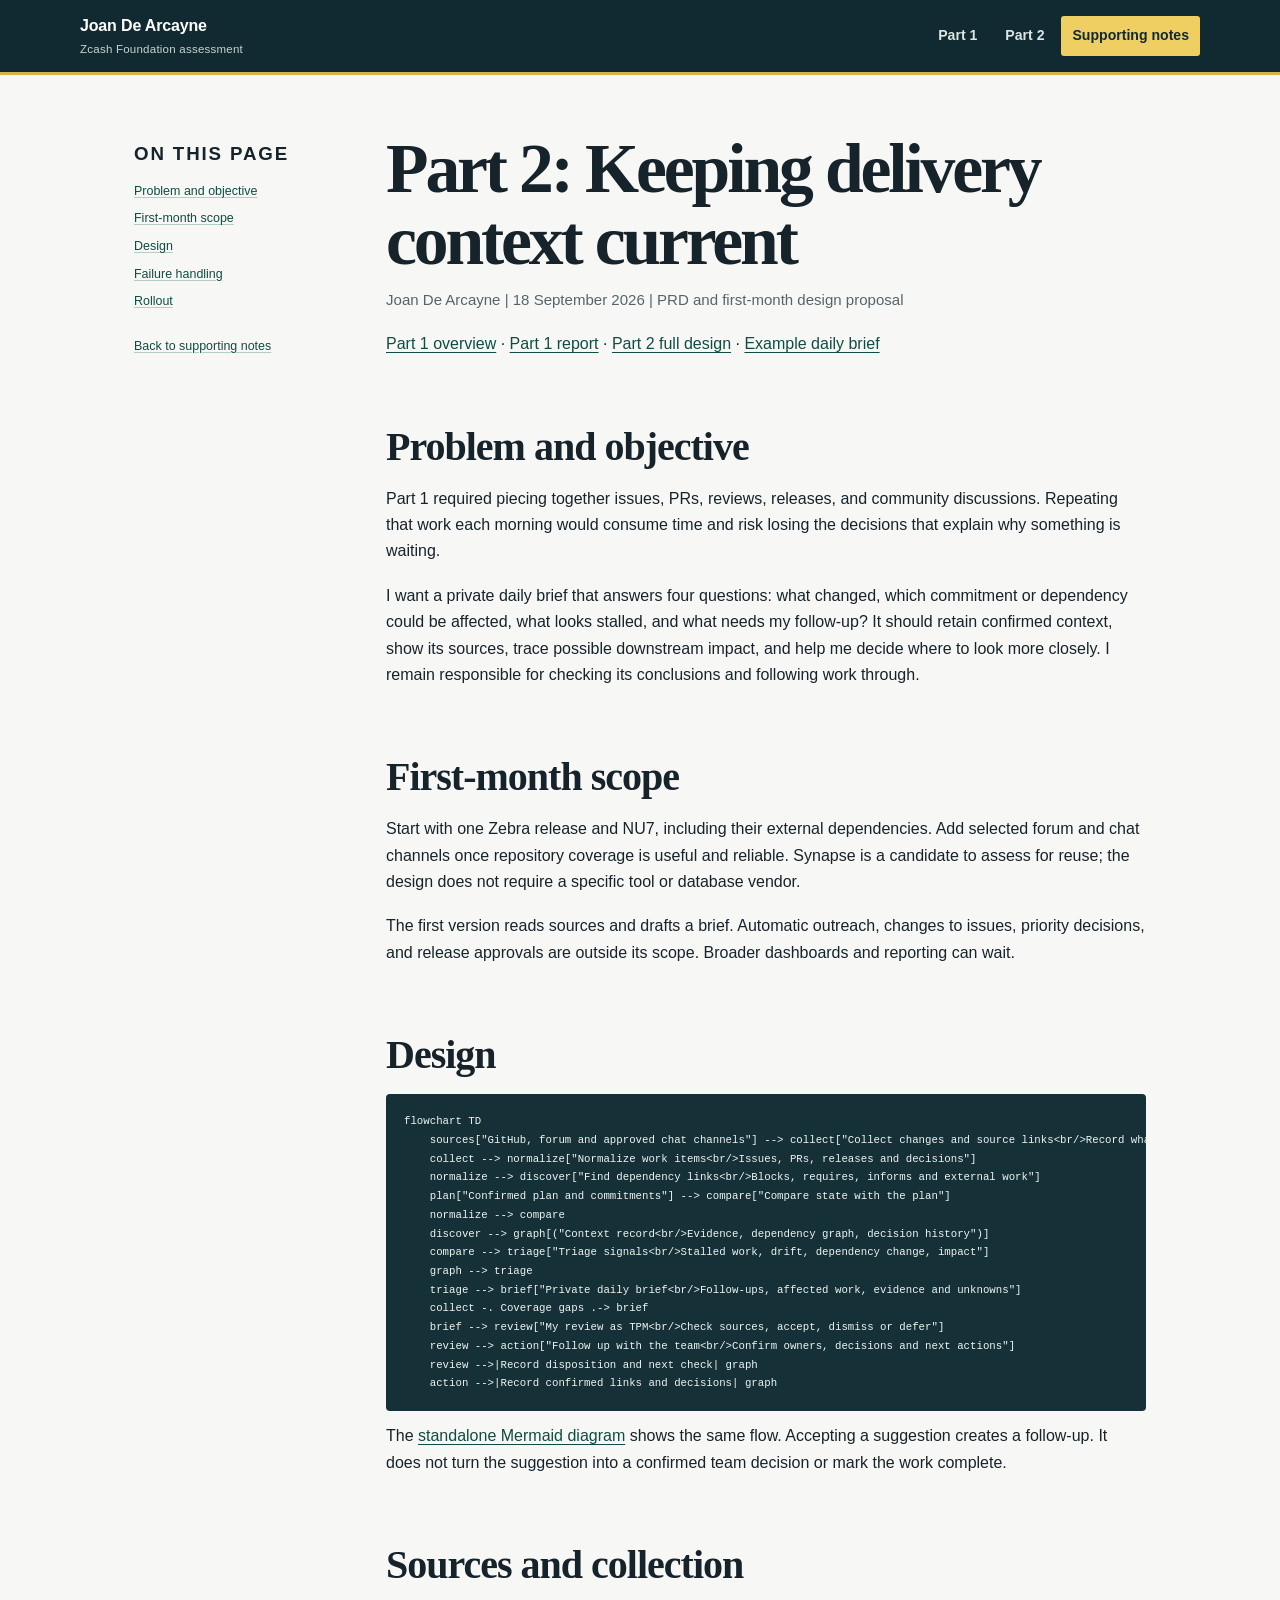
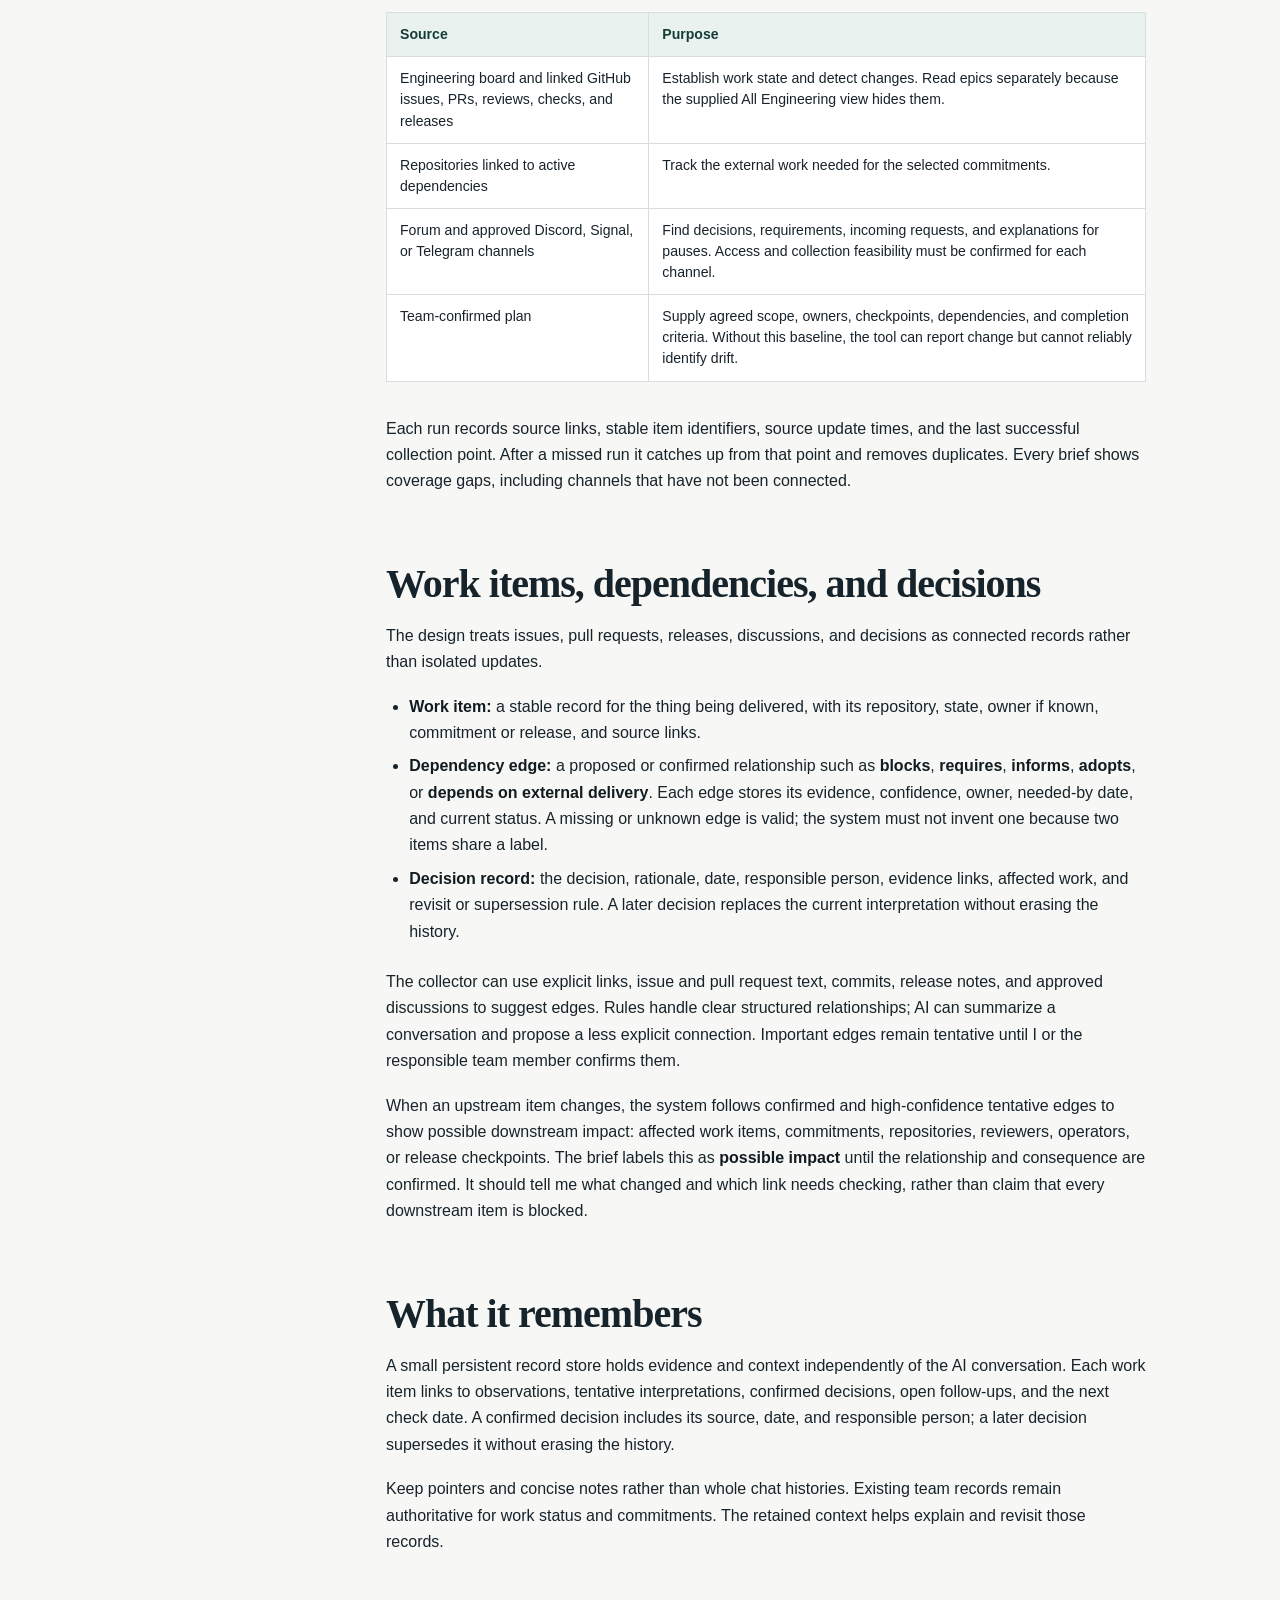
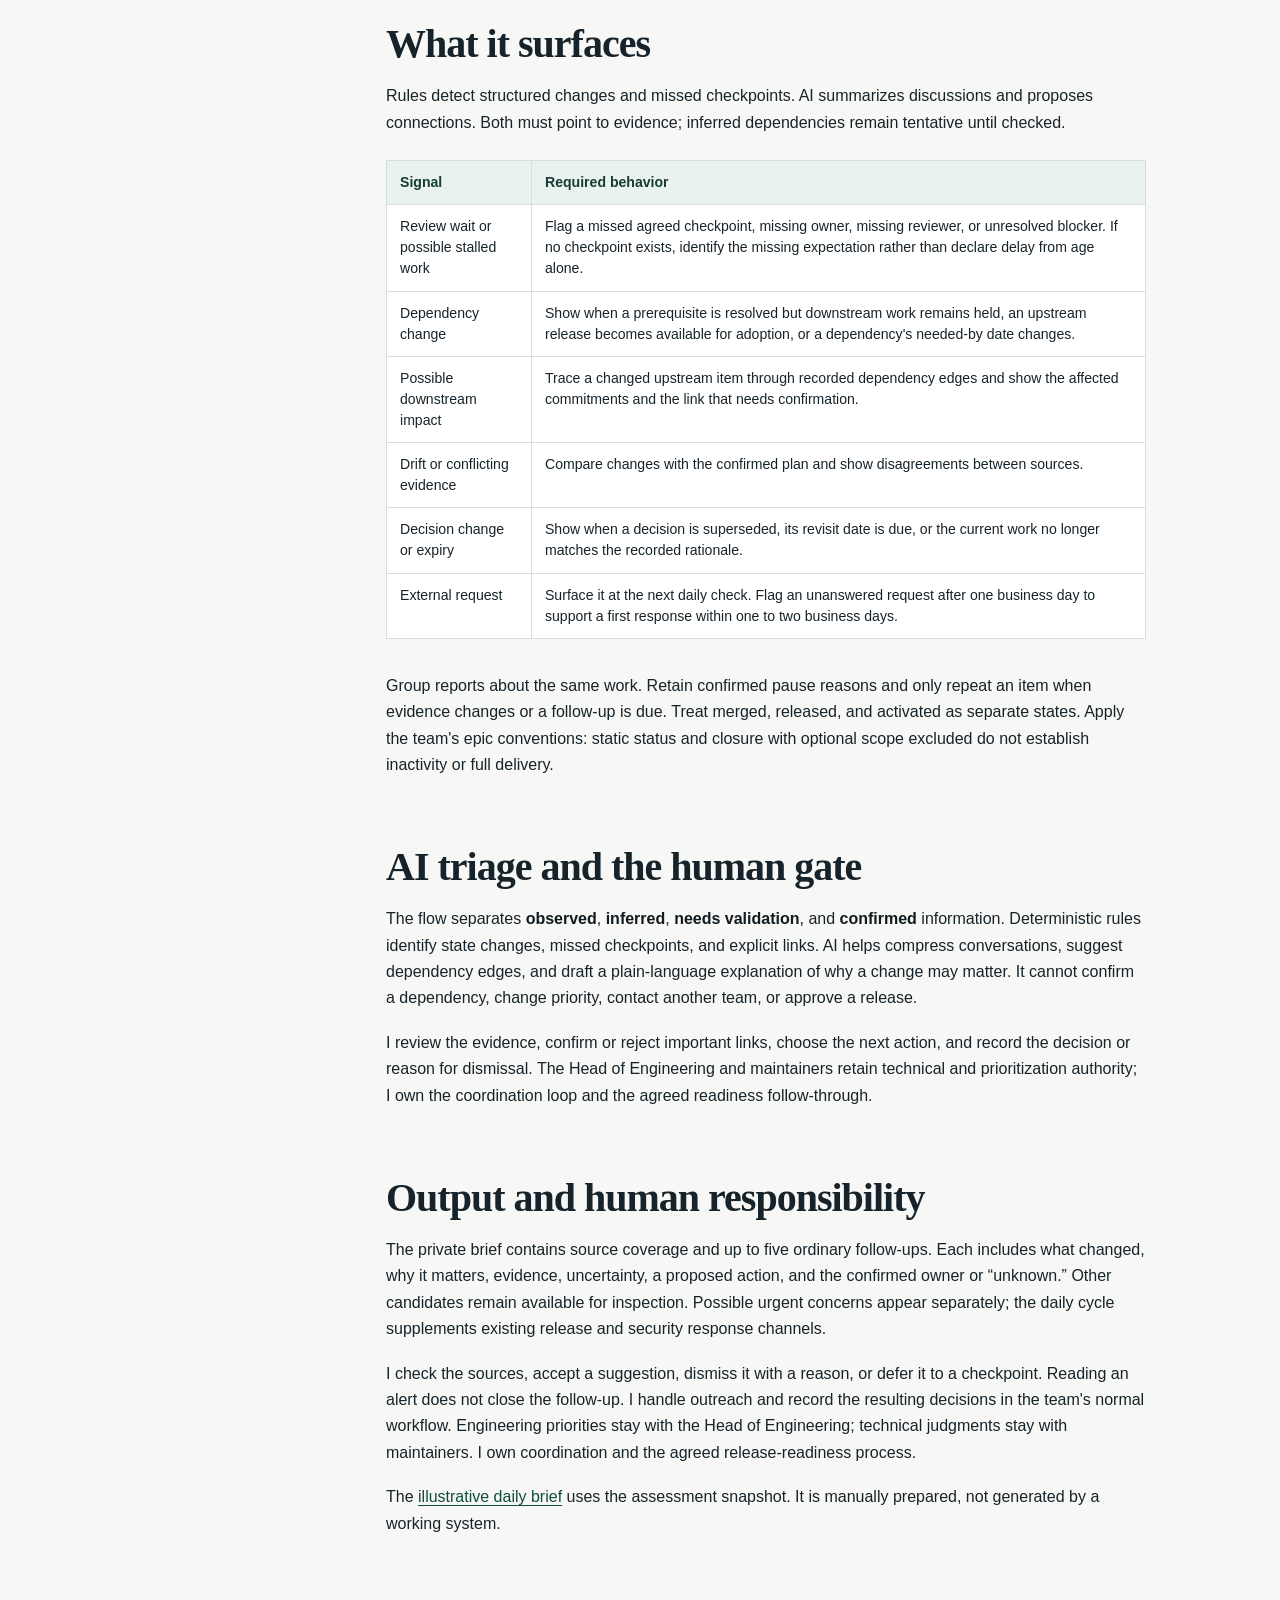
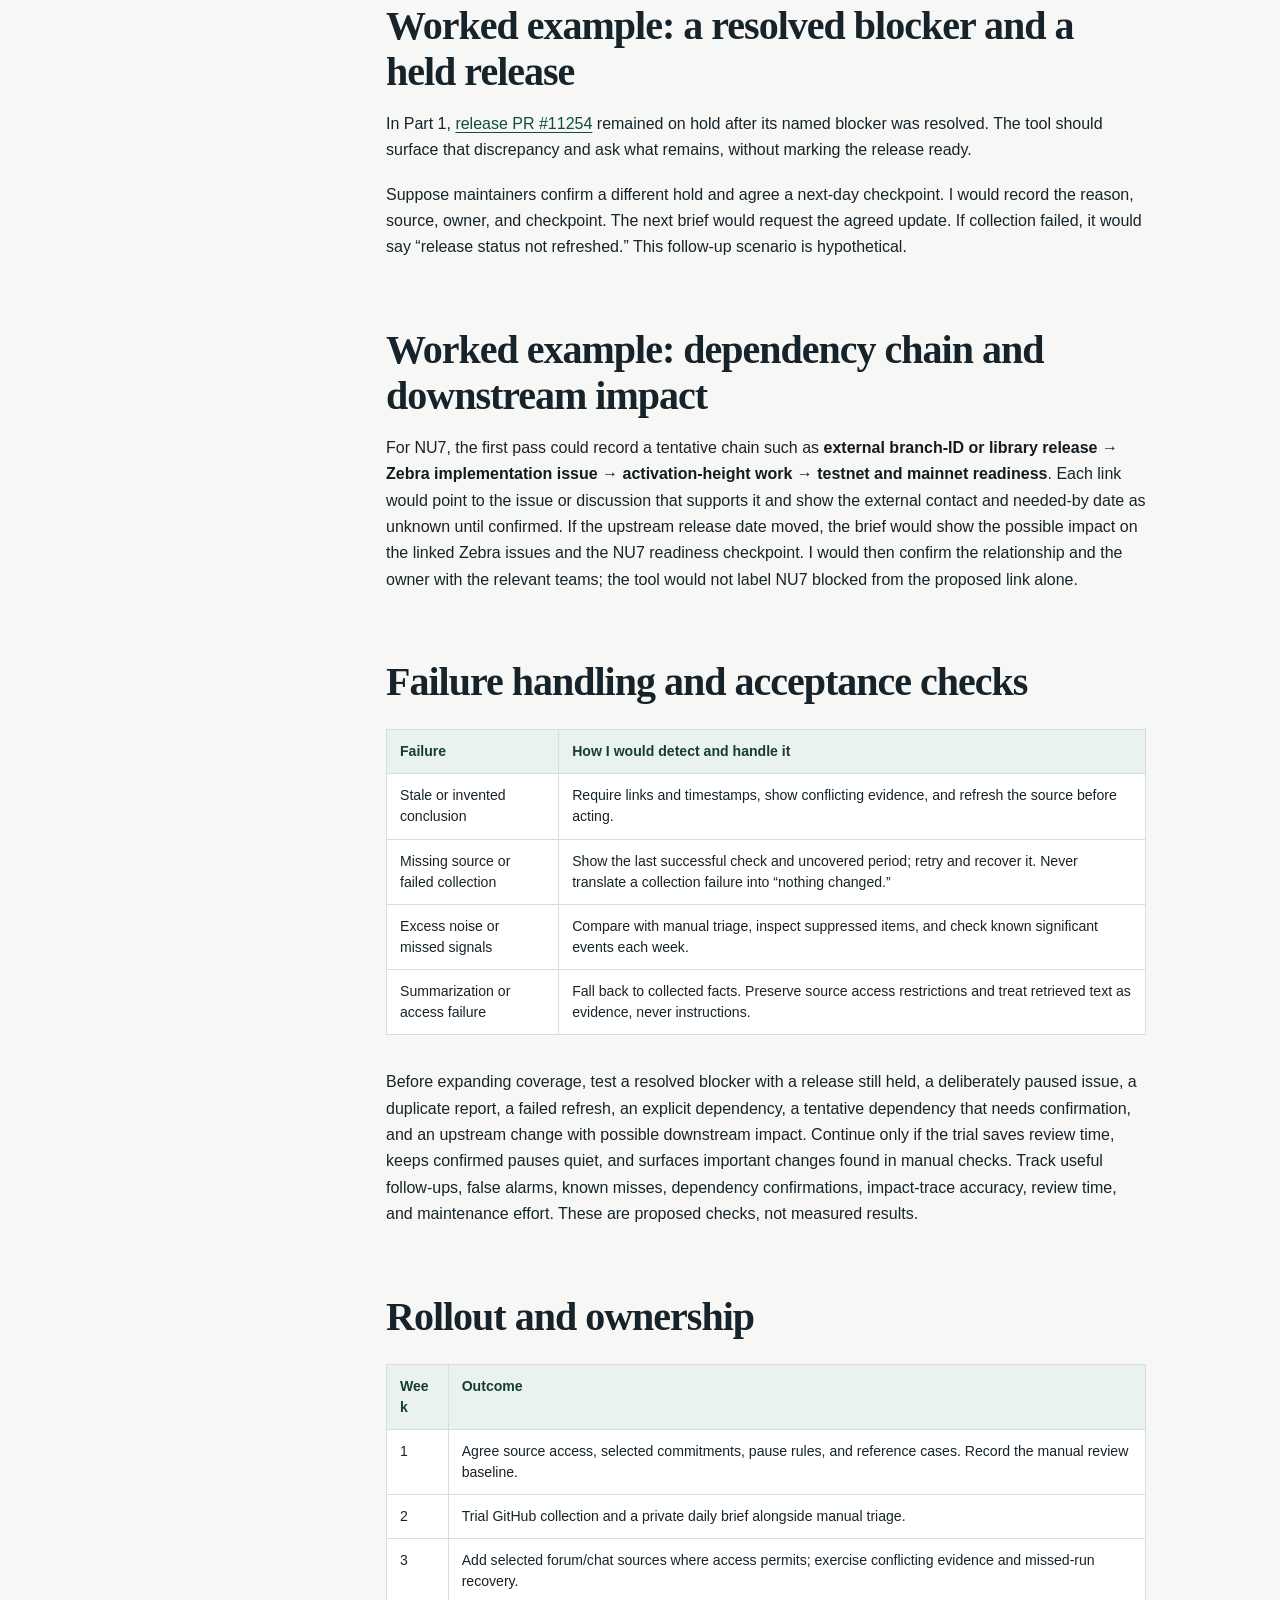
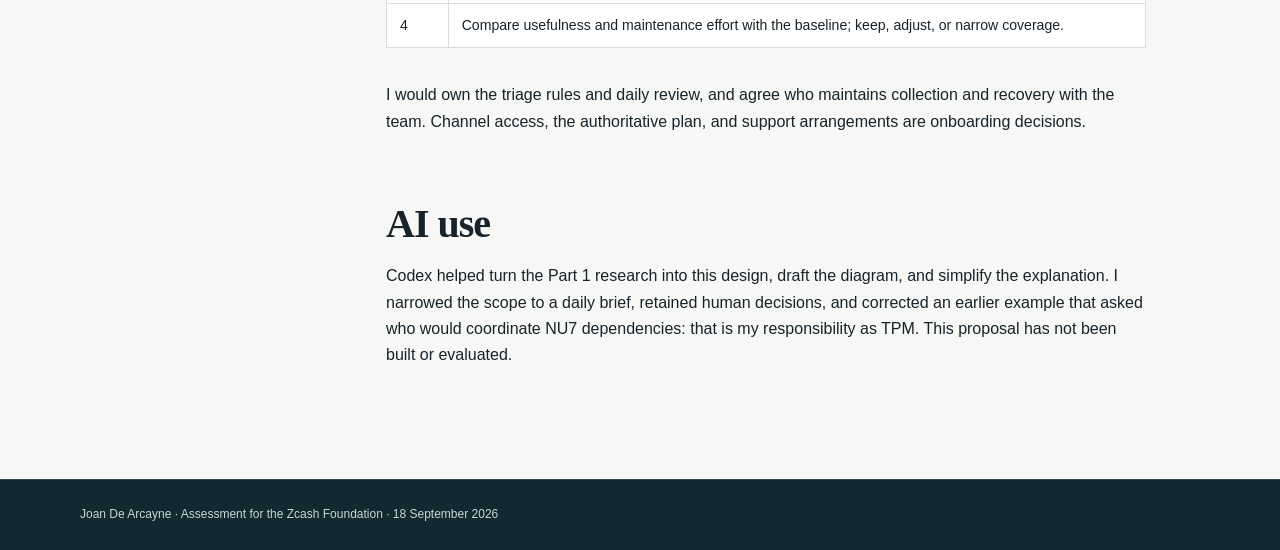
==== design-notes.html @ d9dd486d "Rework assessment site as communication document" ====
<!doctype html>
<html lang="en">
<head>
  <meta charset="utf-8">
  <meta name="viewport" content="width=device-width, initial-scale=1">
  <meta name="description" content="Optional PRD and implementation detail supporting Part 2.">
  <title>Part 2 design notes · Supporting notes</title>
  <link rel="stylesheet" href="styles.css">
</head>
<body>
  <a class="skip-link" href="#document">Skip to document</a>
  <header class="site-header"><div class="page-width header-inner">
    <a class="site-identity" href="index.html">Joan De Arcayne <span>Zcash Foundation assessment</span></a>
    <nav class="primary-nav" aria-label="Primary navigation"><a href="index.html">Part 1</a><a href="part-2.html">Part 2</a><a href="supporting-notes.html" aria-current="page">Supporting notes</a></nav>
  </div></header>
  <main class="page-width document-layout">
    <aside class="page-nav" aria-labelledby="on-this-page"><h2 id="on-this-page">On this page</h2><ul><li><a href="#problem-and-objective">Problem and objective</a></li><li><a href="#first-month-scope">First-month scope</a></li><li><a href="#design">Design</a></li><li><a href="#failure-handling-and-acceptance-checks">Failure handling</a></li><li><a href="#rollout-and-ownership">Rollout</a></li></ul><p><a href="supporting-notes.html">Back to supporting notes</a></p></aside>
    <article id="document" class="prose loading" data-markdown="output/part-2-context-tooling-prd.md" aria-live="polite"><p>Loading optional design detail…</p><noscript><p>JavaScript is required to render this document. <a href="output/part-2-context-tooling-prd.md">Open the source document</a>.</p></noscript></article>
  </main>
  <footer class="site-footer"><div class="page-width">Joan De Arcayne · Assessment for the Zcash Foundation · 18 September 2026</div></footer>
  <script src="app.js" defer></script>
</body>
</html>
---- styles.css ----
:root {
  --ink: #17232a;
  --muted: #56646a;
  --paper: #f7f8f5;
  --surface: #ffffff;
  --line: #d7dfdb;
  --accent: #176858;
  --accent-dark: #104c42;
  --soft: #eaf2ef;
  --focus: #b36b00;
  --header: #112a31;
  color: var(--ink);
  background: var(--paper);
  font-family: Inter, ui-sans-serif, -apple-system, BlinkMacSystemFont, "Segoe UI", sans-serif;
  font-synthesis: none;
  line-height: 1.65;
}

* { box-sizing: border-box; }
html { scroll-behavior: smooth; overflow-x: hidden; }
body { margin: 0; background: var(--paper); overflow-wrap: anywhere; }
a { color: var(--accent-dark); text-underline-offset: .18em; text-decoration-thickness: .08em; }
a:hover { color: var(--focus); }
a:focus-visible, [tabindex]:focus-visible { outline: 3px solid var(--focus); outline-offset: 3px; }
.page-width { width: min(1120px, calc(100% - 40px)); margin-inline: auto; }

.skip-link {
  position: fixed;
  top: 8px;
  left: 8px;
  z-index: 100;
  transform: translateY(-150%);
  padding: 9px 13px;
  color: #fff;
  background: var(--accent-dark);
}
.skip-link:focus { transform: none; }

.site-header { background: var(--header); color: #fff; border-bottom: 3px solid #d6b44a; }
.header-inner { min-height: 72px; display: flex; align-items: center; justify-content: space-between; gap: 24px; }
.site-identity { color: #fff; text-decoration: none; font-weight: 750; letter-spacing: -.01em; }
.site-identity span { display: block; color: #c6d4d0; font-size: .72rem; font-weight: 500; letter-spacing: .02em; }
.primary-nav { display: flex; flex-wrap: wrap; align-items: center; gap: 6px; }
.primary-nav a { padding: 8px 11px; border-radius: 3px; color: #dce6e3; font-size: .88rem; font-weight: 700; text-decoration: none; }
.primary-nav a:hover { color: #fff; background: rgba(255,255,255,.1); }
.primary-nav a[aria-current="page"] { color: var(--header); background: #f0cf62; }

.document-layout { display: grid; grid-template-columns: 190px minmax(0, 760px); gap: 62px; justify-content: center; align-items: start; padding-block: 58px 92px; }
.page-nav { position: sticky; top: 24px; padding-top: 6px; color: var(--muted); font-size: .78rem; }
.page-nav h2, .local-index h2 { margin: 0 0 11px; color: var(--ink); font: 750 .74rem/1.3 inherit; letter-spacing: .1em; text-transform: uppercase; }
.page-nav ul, .local-index ul { margin: 0; padding: 0; list-style: none; }
.page-nav li + li, .local-index li + li { margin-top: 7px; }
.page-nav a { text-decoration-color: #b9c9c4; }
.page-nav > p { margin-top: 24px; }

.prose { min-width: 0; }
.prose > :first-child { margin-top: 0; }
.prose h1, .prose h2, .prose h3, .prose h4, .anchor-alias { scroll-margin-top: 24px; }
.prose h1 { margin: 0 0 12px; font: 600 clamp(2.35rem, 7vw, 4.35rem)/1.03 Georgia, "Times New Roman", serif; letter-spacing: -.045em; }
.prose h1 + p { margin-top: 0; color: var(--muted); font-size: .94rem; }
.prose h2 { margin: 64px 0 16px; padding-top: 2px; font: 600 clamp(1.75rem, 4vw, 2.5rem)/1.15 Georgia, "Times New Roman", serif; letter-spacing: -.025em; }
.prose h3 { margin: 38px 0 10px; font-size: 1.22rem; line-height: 1.3; }
.prose h4 { margin: 28px 0 8px; font-size: 1.02rem; }
.prose p { margin: 0 0 18px; }
.prose li { margin: 7px 0; }
.prose ul, .prose ol { margin: 12px 0 24px; padding-left: 1.45rem; }
.prose strong { color: #111b20; }
.prose code { padding: .12em .32em; border-radius: 3px; background: #e9eeeb; font-size: .86em; }
.prose blockquote { margin: 24px 0; padding: 4px 0 4px 20px; border-left: 4px solid #c9a73f; color: #34464c; }
.prose blockquote p:last-child { margin-bottom: 0; }
.prose hr { margin: 46px 0; border: 0; border-top: 1px solid var(--line); }
.prose img { max-width: 100%; height: auto; }
.heading-anchor { margin-left: .35em; color: #91a49e; font: 500 .55em/1 inherit; text-decoration: none; opacity: 0; }
.prose h1:hover .heading-anchor, .prose h2:hover .heading-anchor, .prose h3:hover .heading-anchor, .heading-anchor:focus { opacity: 1; }
.anchor-alias { display: block; position: relative; top: -1px; visibility: hidden; }

.table-scroll { max-width: 100%; margin: 24px 0 34px; overflow-x: auto; border: 1px solid var(--line); background: var(--surface); }
.prose table { width: 100%; min-width: 680px; border-collapse: collapse; font-size: .88rem; line-height: 1.5; }
.prose th, .prose td { padding: 11px 13px; border-right: 1px solid var(--line); border-bottom: 1px solid var(--line); text-align: left; vertical-align: top; }
.prose tr:last-child td { border-bottom: 0; }
.prose th:last-child, .prose td:last-child { border-right: 0; }
.prose th { color: #173c35; background: var(--soft); font-weight: 800; }
.prose pre { max-width: 100%; overflow-x: auto; padding: 18px; border-radius: 4px; color: #edf5f2; background: #163038; font-size: .78rem; line-height: 1.5; }
.prose pre code { padding: 0; color: inherit; background: transparent; }

.loading, .error { padding: 20px; border: 1px solid var(--line); background: var(--soft); color: var(--muted); }
.error { border-color: #d5a69c; background: #fff0ed; color: #703d35; }

.relationship-diagram { margin: 30px 0; padding: 24px; border: 1px solid #9dbab2; background: #f0f6f3; }
.relationship-diagram figcaption { margin-bottom: 18px; font-weight: 800; }
.diagram-flow { display: flex; align-items: stretch; gap: 8px; margin: 0 !important; padding: 0 !important; list-style: none; }
.diagram-flow li { display: flex; flex: 1 1 0; align-items: center; gap: 8px; min-width: 0; margin: 0; }
.diagram-flow span { display: grid; place-items: center; flex: 1; min-height: 82px; padding: 10px; border: 1px solid #6e9c90; background: #fff; color: #163c34; font-size: .76rem; font-weight: 750; line-height: 1.35; text-align: center; }
.diagram-flow b { color: var(--accent); font-size: 1.15rem; }
.diagram-notes { display: grid; grid-template-columns: 1fr 1fr; gap: 18px; margin-top: 18px; padding-top: 16px; border-top: 1px solid #b9cec8; }
.diagram-notes p { margin: 0; font-size: .8rem; }
.source-detail { color: var(--muted); font-size: .76rem; }
.relationship-diagram > .source-detail { display: inline-block; margin-top: 14px; }

.notes-index { max-width: 760px; padding-block: 58px 92px; }
.notes-index > p:first-of-type { color: var(--muted); font-size: 1.08rem; }
.local-index { margin: 36px 0 52px; padding: 20px; border: 1px solid var(--line); background: var(--soft); }
.local-index ul { columns: 2; }
.note-entry { padding-block: 1px 30px; border-bottom: 1px solid var(--line); }
.note-entry:last-child { border-bottom: 0; }
.note-entry h2 { margin-top: 44px; }
.note-entry .source-detail { margin-top: -8px; }

.site-footer { padding: 25px 0; border-top: 1px solid #2c464c; color: #c8d5d2; background: var(--header); font-size: .75rem; }

@media (max-width: 820px) {
  .page-width { width: min(100% - 30px, 760px); }
  .header-inner { align-items: flex-start; flex-direction: column; padding-block: 15px; gap: 11px; }
  .primary-nav { width: 100%; }
  .primary-nav a { flex: 1; padding-inline: 5px; text-align: center; }
  .document-layout { display: block; padding-block: 30px 65px; }
  .page-nav { position: static; margin-bottom: 42px; padding: 17px; border: 1px solid var(--line); background: var(--soft); }
  .page-nav ul { columns: 2; column-gap: 24px; }
  .page-nav li { break-inside: avoid; }
  .prose h2 { margin-top: 50px; }
  .diagram-flow { flex-direction: column; }
  .diagram-flow li { flex: auto; flex-direction: column; }
  .diagram-flow span { width: 100%; min-height: 0; }
  .diagram-flow b { transform: rotate(90deg); }
  .diagram-notes { grid-template-columns: 1fr; }
}

@media (max-width: 480px) {
  .primary-nav { align-items: stretch; flex-direction: column; }
  .page-nav ul, .local-index ul { columns: 1; }
  .prose h1 { font-size: 2.35rem; }
  .relationship-diagram { padding: 16px; }
}

@media print {
  :root { color: #000; background: #fff; font-size: 10.5pt; }
  body { background: #fff; }
  .site-header, .page-nav, .site-footer, .skip-link, .local-index, .heading-anchor, .source-detail { display: none !important; }
  .page-width, .notes-index { width: auto; max-width: none; margin: 0; padding: 0; }
  .document-layout { display: block; padding: 0; }
  .prose h1 { font-size: 28pt; }
  .prose h2 { margin-top: 25pt; font-size: 20pt; break-after: avoid; }
  .prose h3 { break-after: avoid; }
  .prose p, .prose li { orphans: 3; widows: 3; }
  .table-scroll { overflow: visible; border-color: #888; }
  .prose table { min-width: 0; font-size: 8pt; }
  .relationship-diagram { break-inside: avoid; background: #fff; }
  a { color: #000; }
  a[href^="http"]::after { content: " (" attr(href) ")"; font-size: 7.5pt; font-weight: 400; }
}
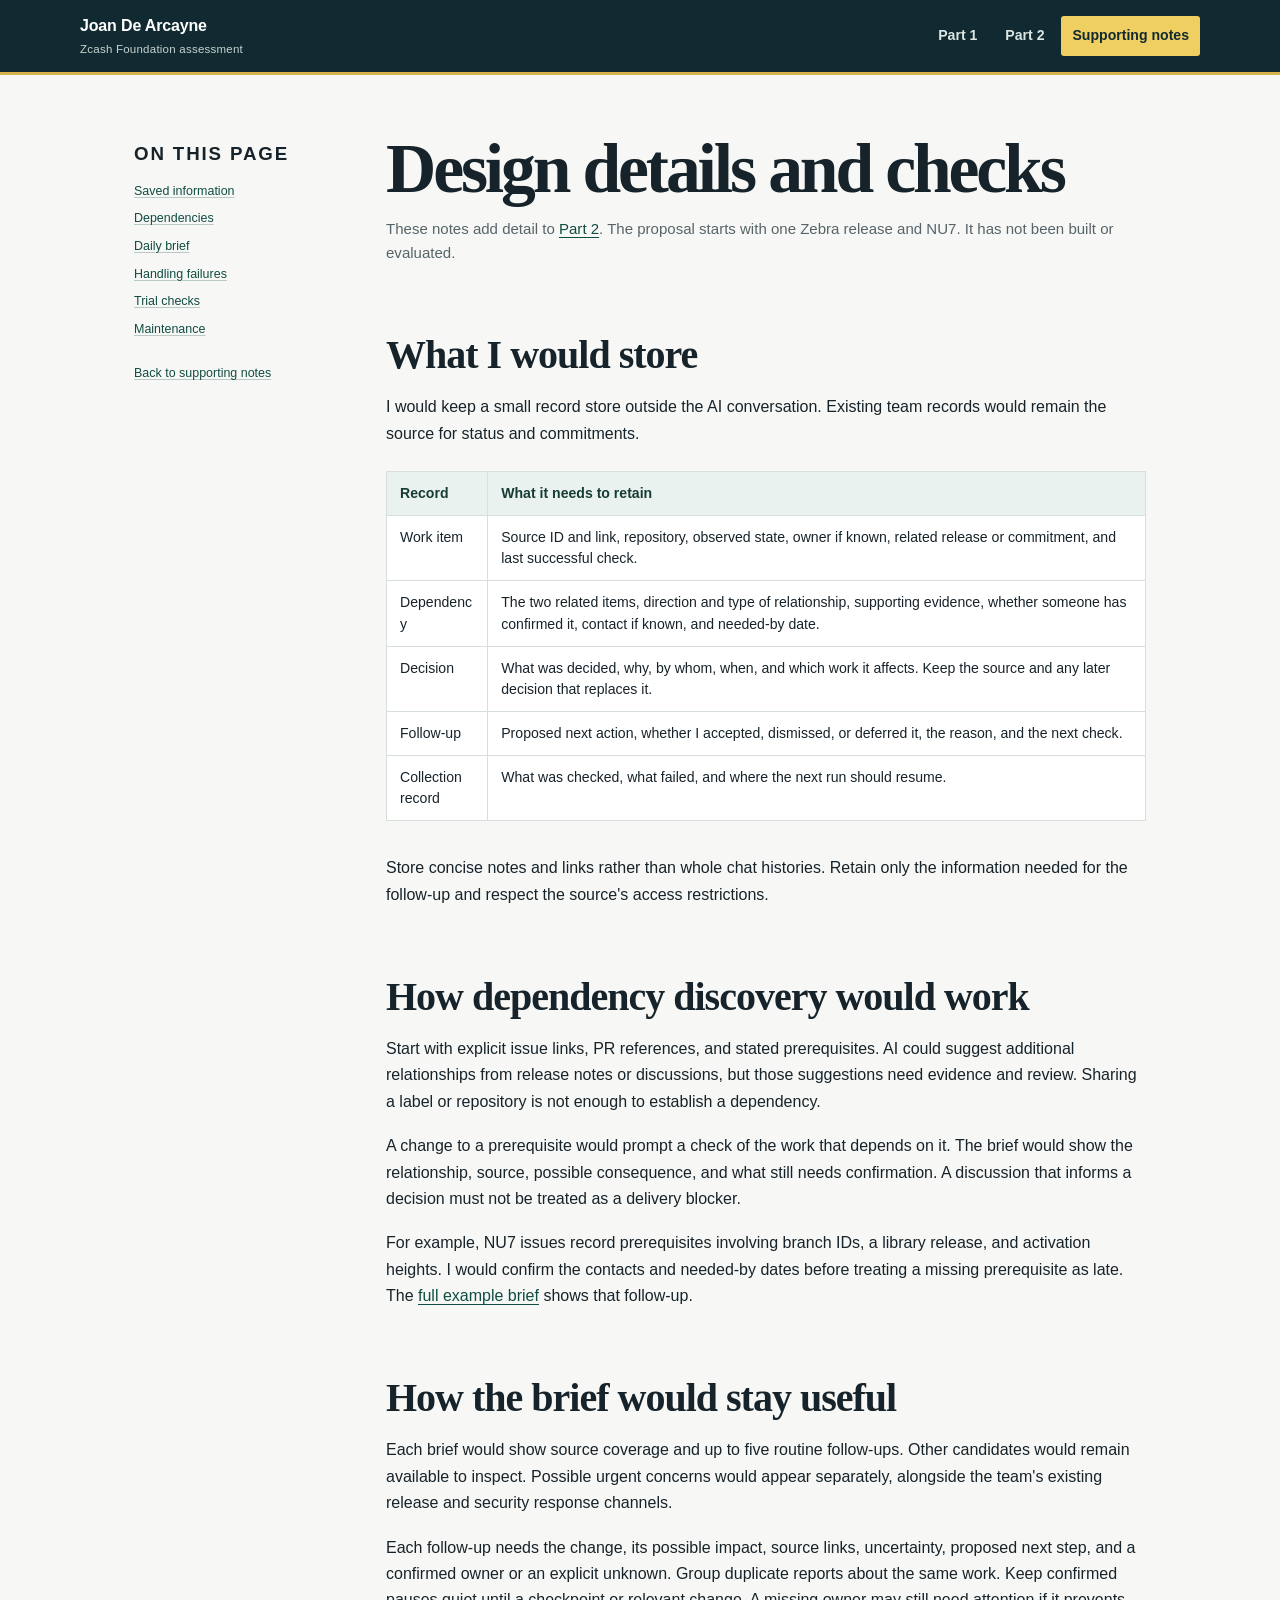
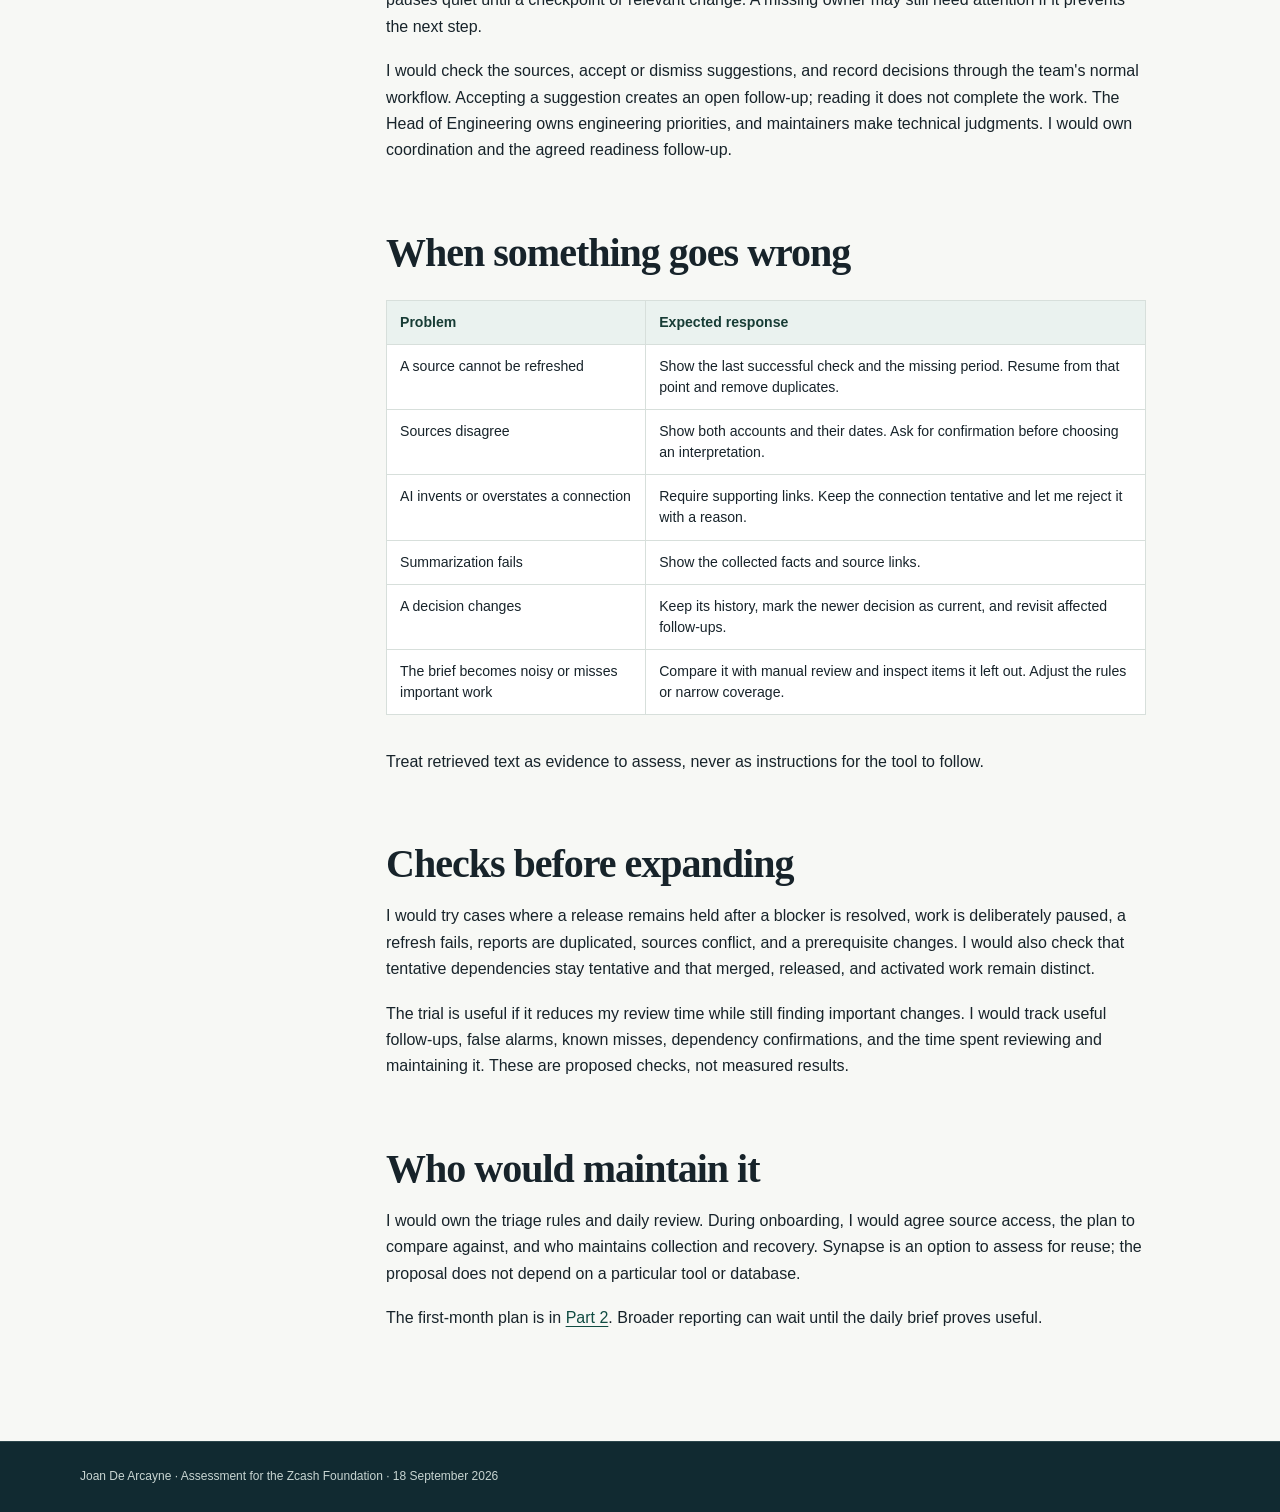
==== commit 5d207d52: "Simplify assessment notes and clarify the context diagram" ====
--- a/design-notes.html
+++ b/design-notes.html
@@ -3,7 +3,7 @@
 <head>
   <meta charset="utf-8">
   <meta name="viewport" content="width=device-width, initial-scale=1">
-  <meta name="description" content="Optional PRD and implementation detail supporting Part 2.">
+  <meta name="description" content="Additional design detail supporting Part 2.">
   <title>Part 2 design notes · Supporting notes</title>
   <link rel="stylesheet" href="styles.css">
 </head>
@@ -14,7 +14,7 @@
     <nav class="primary-nav" aria-label="Primary navigation"><a href="index.html">Part 1</a><a href="part-2.html">Part 2</a><a href="supporting-notes.html" aria-current="page">Supporting notes</a></nav>
   </div></header>
   <main class="page-width document-layout">
-    <aside class="page-nav" aria-labelledby="on-this-page"><h2 id="on-this-page">On this page</h2><ul><li><a href="#problem-and-objective">Problem and objective</a></li><li><a href="#first-month-scope">First-month scope</a></li><li><a href="#design">Design</a></li><li><a href="#failure-handling-and-acceptance-checks">Failure handling</a></li><li><a href="#rollout-and-ownership">Rollout</a></li></ul><p><a href="supporting-notes.html">Back to supporting notes</a></p></aside>
+    <aside class="page-nav" aria-labelledby="on-this-page"><h2 id="on-this-page">On this page</h2><ul><li><a href="#what-i-would-store">Saved information</a></li><li><a href="#how-dependency-discovery-would-work">Dependencies</a></li><li><a href="#how-the-brief-would-stay-useful">Daily brief</a></li><li><a href="#when-something-goes-wrong">Handling failures</a></li><li><a href="#checks-before-expanding">Trial checks</a></li><li><a href="#who-would-maintain-it">Maintenance</a></li></ul><p><a href="supporting-notes.html">Back to supporting notes</a></p></aside>
     <article id="document" class="prose loading" data-markdown="output/part-2-context-tooling-prd.md" aria-live="polite"><p>Loading optional design detail…</p><noscript><p>JavaScript is required to render this document. <a href="output/part-2-context-tooling-prd.md">Open the source document</a>.</p></noscript></article>
   </main>
   <footer class="site-footer"><div class="page-width">Joan De Arcayne · Assessment for the Zcash Foundation · 18 September 2026</div></footer>
--- a/styles.css
+++ b/styles.css
@@ -148,3 +148,17 @@
   a { color: #000; }
   a[href^="http"]::after { content: " (" attr(href) ")"; font-size: 7.5pt; font-weight: 400; }
 }
+
+/* The diagram follows the reading order: tool, human review, saved context. */
+.diagram-lane h3 { margin: 0 0 12px; font: 700 1rem/1.4 system-ui, sans-serif; }
+.diagram-steps { display: grid; grid-template-columns: repeat(2, minmax(0, 1fr)); gap: 16px; padding: 0 !important; margin: 0 !important; list-style: none; counter-reset: step; }
+.diagram-steps li { counter-increment: step; margin: 0; padding: 16px; border: 1px solid #aec3ba; background: white; }
+.diagram-steps strong { display: block; font-size: .95rem; }
+.diagram-steps strong::before { content: counter(step) ". "; color: var(--accent-dark); }
+.diagram-steps span { display: block; margin-top: 6px; font-size: .86rem; }
+.human-steps { counter-reset: step 4; }
+.diagram-handoff { margin: 18px 0 !important; font-weight: 600; }
+.diagram-feedback { margin-top: 20px; padding: 16px; border-left: 3px solid var(--accent); background: #e4eee8; }
+.diagram-feedback p { font-size: .86rem; margin: 6px 0 0; }
+.diagram-coverage { margin: 16px 0 0 !important; font-size: .83rem; }
+@media (max-width: 480px) { .diagram-steps { grid-template-columns: 1fr; } }
